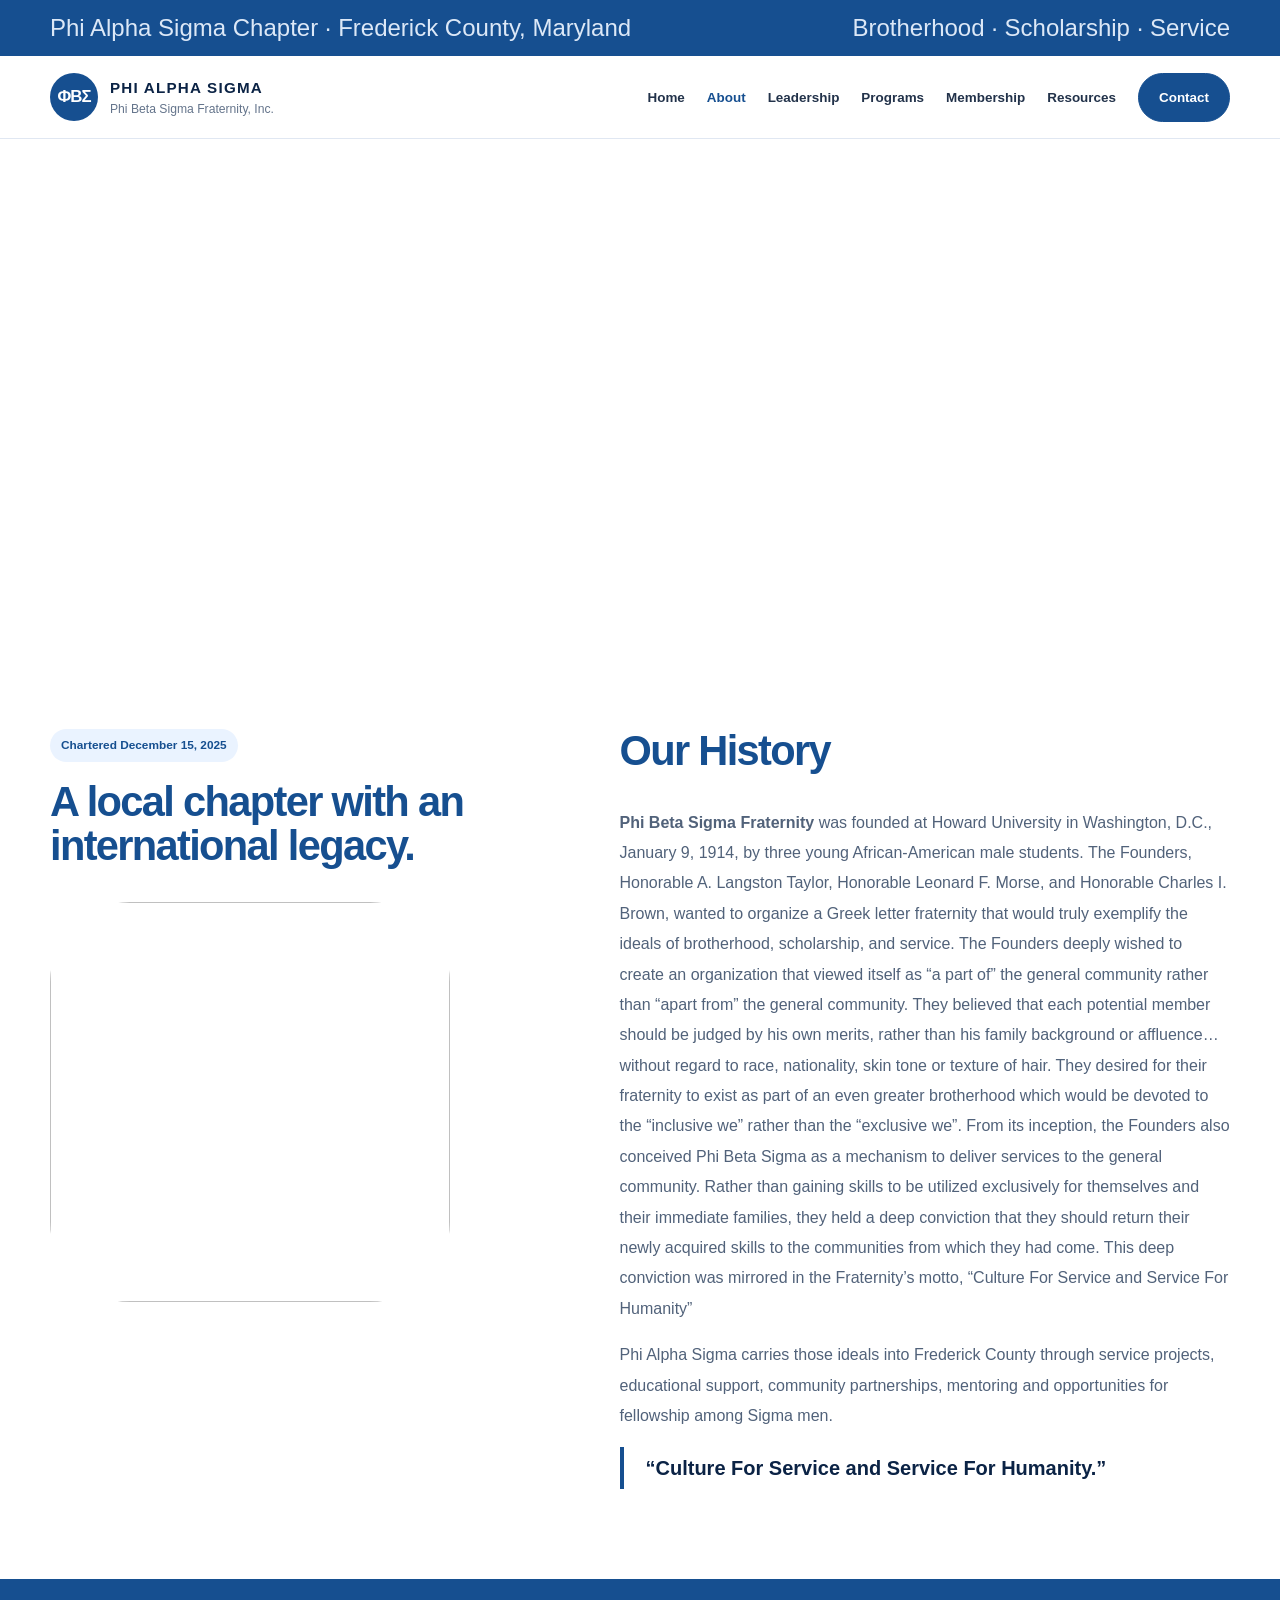
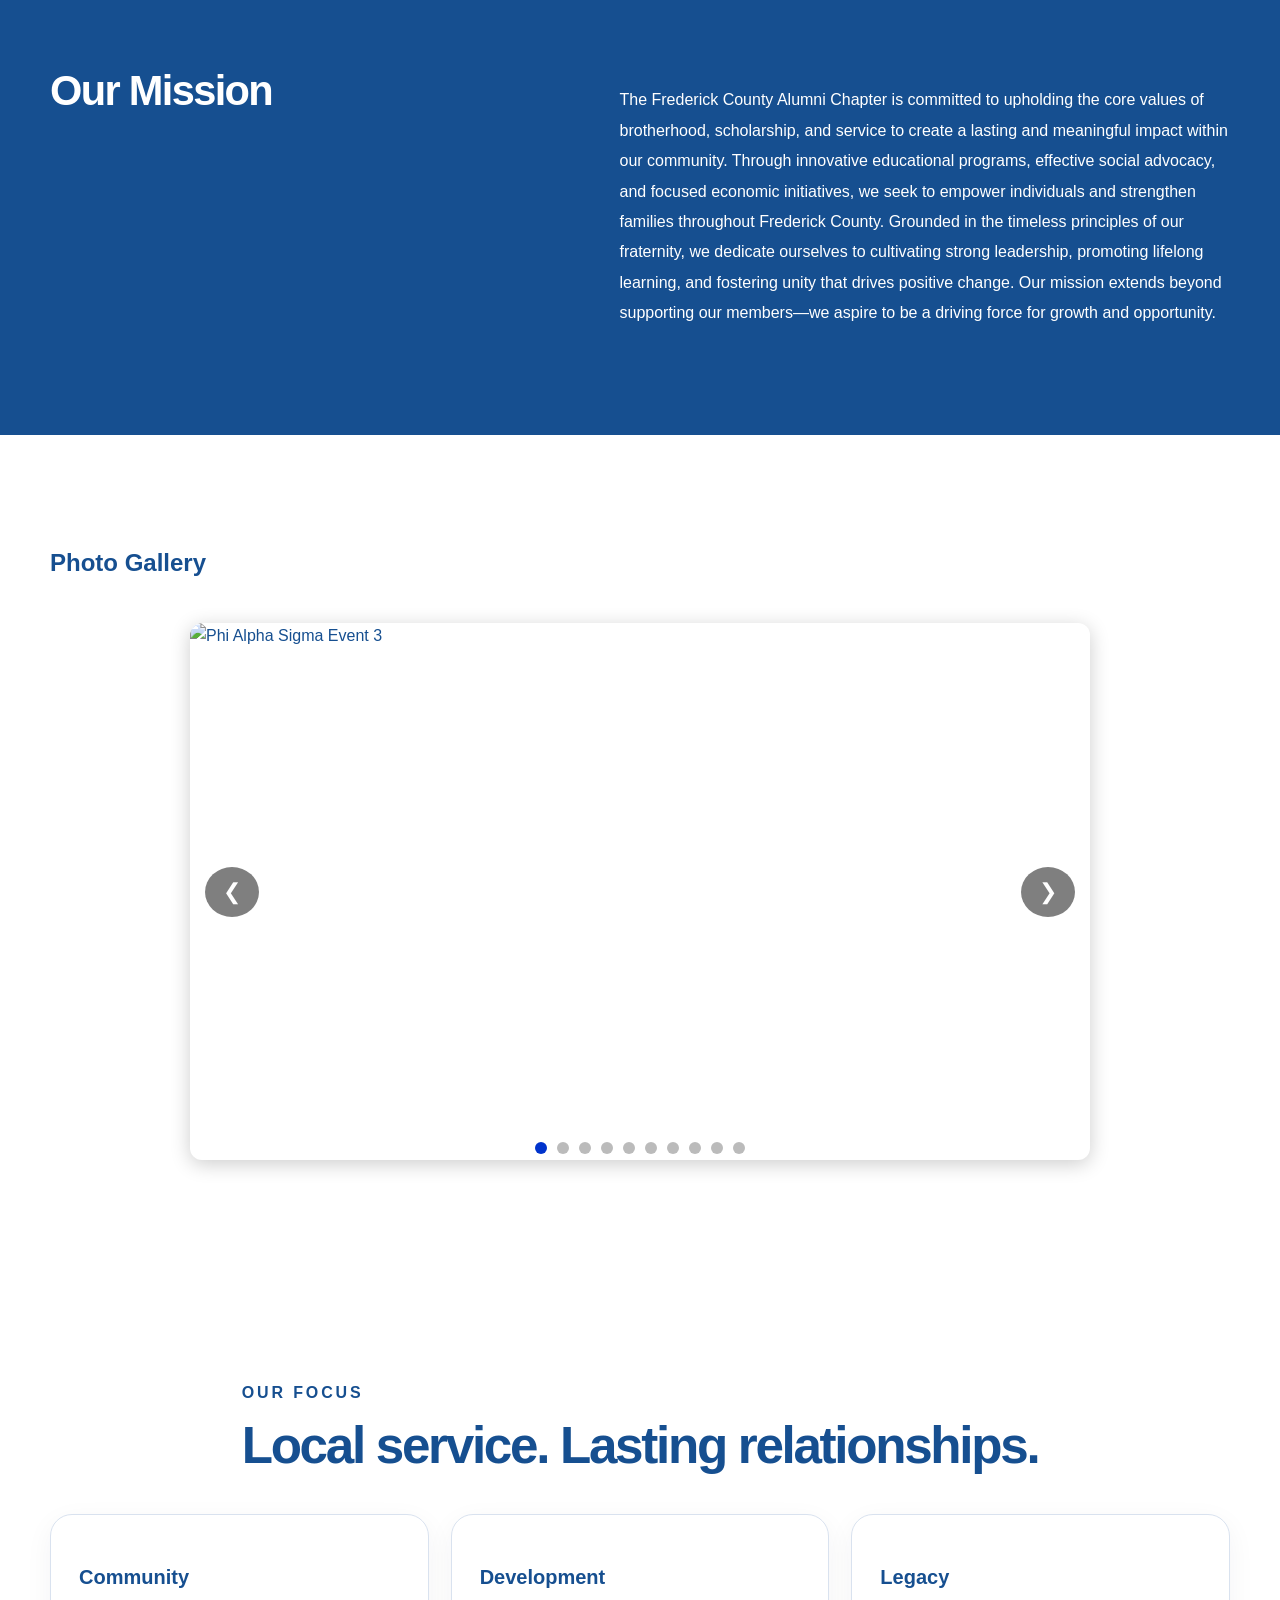
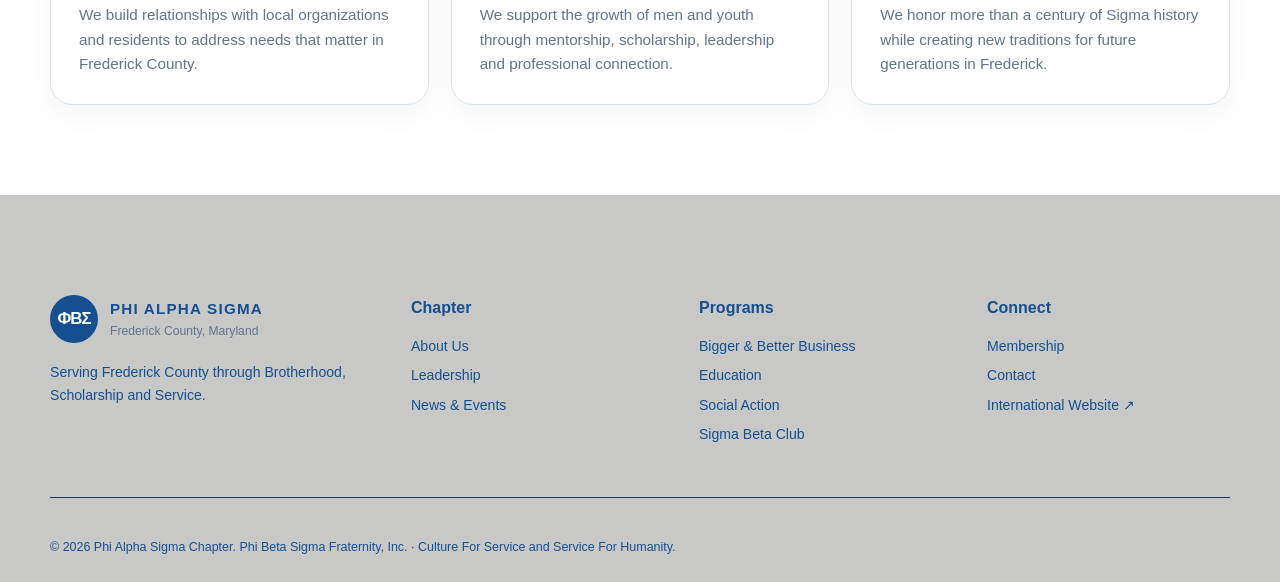
==== about.html @ dd42cbdb "Add files via upload" ====
<!doctype html>
<html lang="en">
  <head>
    <meta charset="utf-8" />
    <meta name="viewport" content="width=device-width,initial-scale=1" />
    <title>About | Phi Alpha Sigma Chapter</title>
    <meta
      name="description"
      content="Phi Alpha Sigma Chapter of Phi Beta Sigma Fraternity, Inc. in Frederick County, Maryland."
    />
    <link rel="stylesheet" href="assets/styles.css" />
  </head>
  <body>
    <div class="topbar">
      <div class="container">
        <span>Phi Alpha Sigma Chapter · Frederick County, Maryland</span
        ><span>Brotherhood · Scholarship · Service</span>
      </div>
    </div>
    <header class="site-header">
      <div class="container nav-wrap">
        <a class="brand" href="index.html"
          ><div class="brand-mark">ΦΒΣ</div>
          <div class="brand-text">
            <strong>Phi Alpha Sigma</strong
            ><span>Phi Beta Sigma Fraternity, Inc.</span>
          </div></a
        ><button class="menu-toggle" aria-label="Open menu">☰</button>
        <nav class="nav" aria-label="Primary navigation">
          <a href="index.html">Home</a><a href="about.html">About</a
          ><a href="leadership.html">Leadership</a
          ><a href="programs.html">Programs</a
          ><a href="membership.html">Membership</a
          ><!--<a href="news-events.html">News & Events</a
          >--><a href="resources.html">Resources</a
          ><a class="button" href="contact.html">Contact</a>
        </nav>
      </div>
    </header>
    <main>
      <section class="page-hero-main" >
        <div class="container">
          <!--<span class="eyebrow">About</span>
          <h1>Built to serve Frederick County.</h1>
          <p>
            Phi Alpha Sigma is an alumni chapter of Phi Beta Sigma Fraternity,
            Inc., bringing the Fraternity's legacy of Brotherhood, Scholarship
            and Service to Frederick County, Maryland.
          </p>-->
        </div>
      </section>
      <section class="section">
        <div class="container content-grid">
          <div>
            <span class="badge">Chartered December 15, 2025</span>
            <h2 style="margin-top: 18px">
              A local chapter with an international legacy.
            </h2>
            <img class="mainshield" src="/drive-download-20260820T144930Z-1-001/images/mainshield.jpg"/>
          </div>
          <div class="history">
            <h2>Our History</h2>
            <p>
             <strong>Phi Beta Sigma Fraternity</strong> was founded at Howard University in Washington, 
              D.C., January 9, 1914, by three young African-American male students. The 
              Founders, Honorable A. Langston Taylor, Honorable Leonard F. Morse, and 
              Honorable Charles I. Brown, wanted to organize a Greek letter fraternity that would 
              truly exemplify the ideals of brotherhood, scholarship, and service.
              The Founders deeply wished to create an organization that viewed itself as “a part 
              of” the general community rather than “apart from” the general community. They 
              believed that each potential member should be judged by his own merits, rather 
              than his family background or affluence…without regard to race, nationality, skin 
              tone or texture of hair. They desired for their fraternity to exist as part of an even 
              greater brotherhood which would be devoted to the “inclusive we” rather than the 
              “exclusive we”.
              From its inception, the Founders also conceived Phi Beta Sigma as a mechanism to 
              deliver services to the general community. Rather than gaining skills to be utilized 
              exclusively for themselves and their immediate families, they held a deep conviction 
              that they should return their newly acquired skills to the communities from which 
              they had come. This deep conviction was mirrored in the Fraternity’s motto, “Culture 
              For Service and Service For Humanity”
            </p>
            <p>
              Phi Alpha Sigma carries those ideals into Frederick County through
              service projects, educational support, community partnerships,
              mentoring and opportunities for fellowship among Sigma men.
            </p>
            <div class="quote">
              “Culture For Service and Service For Humanity.”
            </div>
          </div>
        </div>
      </section>
         <section class="section dark" >
        <div class="container content-grid">
          <div class="mission">
            <h2>Our Mission</h2>
          </div>
            <p style="line-height: 1.9; font-size: 100%; color: var(--fff)">
            The Frederick County Alumni Chapter is committed to upholding the core values of brotherhood,
            scholarship, and service to create a lasting and meaningful impact within our community. Through
            innovative educational programs, effective social advocacy, and focused economic initiatives, we seek
            to empower individuals and strengthen families throughout Frederick County. Grounded in the timeless
            principles of our fraternity, we dedicate ourselves to cultivating strong leadership, promoting lifelong
            learning, and fostering unity that drives positive change. Our mission extends beyond supporting our
            members—we aspire to be a driving force for growth and opportunity.
            </p> 
          </div>
      </section>
      <section class="photo section">
        <div class="container">
          <h1> Photo Gallery</h1>
            <div class="carousel-container">
    <div class="carousel-track">
      <div class="carousel-slide">
            <img src="/drive-download-20260820T144930Z-1-001/images/chartermembers.jpg" alt="Phi Alpha Sigma Event 3">
        </div>
        <div class="carousel-slide">
            <img src="/drive-download-20260820T144930Z-1-001/images/main_brothers_img.jpg" alt="Phi Alpha Sigma Event 3">
        </div>
        <div class="carousel-slide">
            <img src="/drive-download-20260820T144930Z-1-001/images/bronelson.jpg" alt="Phi Alpha Sigma Event 1">
        </div>
        <div class="carousel-slide">
            <img src="/drive-download-20260820T144930Z-1-001/images/brobrown.jpg" alt="Phi Alpha Sigma Event 2">
        </div>
        <div class="carousel-slide">
            <img src="/drive-download-20260820T144930Z-1-001/images/brochaplin.jpg" alt="Phi Alpha Sigma Event 3">
        </div>
        <div class="carousel-slide">
            <img src="/drive-download-20260820T144930Z-1-001/images/brobaughman.jpg" alt="Phi Alpha Sigma Event 3">
        </div>
        <div class="carousel-slide">
            <img src="/drive-download-20260820T144930Z-1-001/images/brodougwhite.jpg" alt="Phi Alpha Sigma Event 3">
        </div>
        <div class="carousel-slide">
            <img src="/drive-download-20260820T144930Z-1-001/images/brozane.jpg" alt="Phi Alpha Sigma Event 3">
        </div>
        <div class="carousel-slide">
            <img src="/drive-download-20260820T144930Z-1-001/images/groupimg2.jpg" alt="Phi Alpha Sigma Event 3">
        </div>
        <div class="carousel-slide">
            <img src="/drive-download-20260820T144930Z-1-001/images/sleepinheavenlypeaceimg2.jpg" alt="Phi Alpha Sigma Event 3">
        </div>
        <
        
    </div>
    

    <button class="carousel-btn prev">❮</button>
    <button class="carousel-btn next">❯</button>

    <div class="carousel-dots"></div>
</div>


      </section> 



      <section class="section soft">
        <div class="container">
          <div class="section-head">
            <div>
              <span class="eyebrow" style="color: var(--blue)">Our Focus</span>
              <h2>Local service. Lasting relationships.</h2>
            </div>
          </div>
          <div class="grid-3">
            <div class="card">
              <h3>Community</h3>
              <p>
                We build relationships with local organizations and residents to
                address needs that matter in Frederick County.
              </p>
            </div>
            <div class="card">
              <h3>Development</h3>
              <p>
                We support the growth of men and youth through mentorship,
                scholarship, leadership and professional connection.
              </p>
            </div>
            <div class="card">
              <h3>Legacy</h3>
              <p>
                We honor more than a century of Sigma history while creating new
                traditions for future generations in Frederick.
              </p>
            </div>
          </div>
        </div>
      </section>
    </main>
    <footer class="footer">
      <div class="container">
        <div class="footer-grid">
          <div>
            <div class="brand">
              <div class="brand-mark">ΦΒΣ</div>
              <div class="brand-text">
                <strong style="color: #164f90">Phi Alpha Sigma</strong
                ><span>Frederick County, Maryland</span>
              </div>
            </div>
            <p style="margin-top: 18px">
              Serving Frederick County through Brotherhood, Scholarship and
              Service.
            </p>
          </div>
          <div>
            <h4>Chapter</h4>
            <a href="about.html">About Us</a
            ><a href="leadership.html">Leadership</a
            ><a href="news-events.html">News & Events</a>
          </div>
          <div>
            <h4>Programs</h4>
            <a href="programs.html#bbb">Bigger & Better Business</a
            ><a href="programs.html#education">Education</a
            ><a href="programs.html#social-action">Social Action</a
            ><a href="programs.html#sigma-beta">Sigma Beta Club</a>
          </div>
          <div>
            <h4>Connect</h4>
            <a href="membership.html">Membership</a
            ><a href="contact.html">Contact</a
            ><a
              href="https://phibetasigma1914.org/"
              target="_blank"
              rel="noopener"
              >International Website ↗</a
            >
          </div>
        </div>
        <div class="footer-bottom">
          © 2026 Phi Alpha Sigma Chapter. Phi Beta Sigma Fraternity, Inc. ·
          Culture For Service and Service For Humanity.
        </div>
      </div>
    </footer>
    <script src="assets/script.js"></script>
   

  </body>
</html>
---- assets/styles.css ----
:root {
  --blue: #164f90;
  --deep: #164f90;
  --navy: #0b2345;
  --white: #fff;
  --mist: #fff;
  --line: #d9e2ef;
  --text: #164f90;
  --muted: #64748b;
  
  --max: 1180px;
  --shadow: 0 18px 50px rgba(9, 30, 66, 0.12);
}
* {
  box-sizing: border-box;
}
html {
  scroll-behavior: smooth;
}
body {
  margin: 0;
  font-family: Arial, Helvetica, sans-serif;
  color: var(--text);
  background: #fff;
  line-height: 1.6;
}

.cardmain img{
  margin:auto;
}
.mainshield{
  height:400px;
  width: 400px;
}

a {
  color: inherit;
  text-decoration: none;
}
img {
  max-width: 100%;
  display: block;
  border-radius: 80px;

}
.container {
  width: min(calc(100% - 40px), var(--max));
  margin: auto;
}
.topbar {
  background: var(--blue);
  color: #dce8f7;
  font-size: 1.50rem;
}
.topbar .container {
  display: flex;
  justify-content: space-between;
  gap: 20px;
  padding: 9px 0;
}
.site-header {
  position: sticky;
  top: 0;
  z-index: 20;
  background: rgba(255, 255, 255, 0.97);
  border-bottom: 1px solid rgba(217, 226, 239, 0.8);
  backdrop-filter: blur(12px);
}
.nav-wrap {
  min-height: 82px;
  display: flex;
  align-items: center;
  justify-content: space-between;
  gap: 28px;
}
.brand {
  display: flex;
  align-items: center;
  gap: 12px;
}
.brand-mark {
  width: 48px;
  height: 48px;
  border-radius: 50%;
  background: var(--blue);
  color: #fff;
  display: grid;
  place-items: center;
  font-weight: 800;
  font-size: 1.05rem;
  letter-spacing: -1px;
}
.brand-text strong {
  display: block;
  font-size: 0.95rem;
  letter-spacing: 0.08em;
  text-transform: uppercase;
  color: var(--navy);
}
.brand-text span {
  display: block;
  font-size: 0.76rem;
  color: var(--muted);
}
.nav {
  display: flex;
  align-items: center;
  gap: 22px;
}
.nav a {
  font-weight: 700;
  font-size: 0.84rem;
  color: #22324a;
}
.nav a:hover,
.nav a.active {
  color: var(--blue);
}
.nav .button {
  color: #fff;
}
.menu-toggle {
  display: none;
  border: 0;
  background: none;
  font-size: 1.5rem;
}
.shield{
  width:250px;
  height: 250px;
}
.button {
  display: inline-flex;
  align-items: center;
  justify-content: center;
  gap: 8px;
  padding: 13px 20px;
  border-radius: 999px;
  background: var(--blue);
  color: #fff;
  font-weight: 800;
  font-size: 0.88rem;
  border: 1px solid var(--blue);
  transition: 0.2s;
}
.button:hover {
  transform: translateY(-1px);
  box-shadow: 0 8px 20px rgba(0, 87, 184, 0.18);
}
.button.ghost {
  background: transparent;
  color: var(--blue);
}
.button.light {
  background: #fff;
  color: var(--navy);
  border-color: #fff;
}
.hero {
  position: relative;
  overflow: hidden;
  background: linear-gradient(120deg, var(--deep), var(--navy));
  color: #fff;
}
.hero:before,
.hero:after {
  content: "";
  position: absolute;
  border-radius: 50%;
  border: 1px solid rgba(255, 255, 255, 0.16);
}
.hero:before {
  width: 520px;
  height: 520px;
  right: -110px;
  top: -150px;
}
.hero:after {
  width: 320px;
  height: 320px;
  right: 80px;
  bottom: -190px;
}
.hero-grid {
  min-height: 610px;
  display: grid;
  /*grid-template-columns: 1.15fr 0.85fr;*/
  grid-template-columns: 1.15fr 0.85fr auto; 
  align-items: center;
  gap: 80px;
  position: relative;
  z-index: 1;
}
.eyebrow {
  display: inline-block;
  color: #88bfff;
  text-transform: uppercase;
  letter-spacing: 0.18em;
  font-size: 1.0rem;
  font-weight: 900;
  margin-bottom: 14px;
}
.page-hero-main{
  height: 500px;
  background-image: url(/drive-download-20260820T144930Z-1-001/images/main_brothers_img.jpg);
  background-repeat: no-repeat;
  background-size: cover;       
}




.hero h1,
.page-hero h1 {
  font-size: clamp(2.7rem, 6vw, 5.6rem);
  line-height: 0.94;
  letter-spacing: -0.055em;
  margin: 0 0 24px;
}
.hero p {
  max-width: 650px;
  color: #d5e0ee;
  font-size: 1.08rem;
  margin: 0 0 30px;
}
.hero-actions {
  display: flex;
  gap: 12px;
  flex-wrap: wrap;
}
.hero-card {
  background: rgba(255, 255, 255, 0.08);
  border: 1px solid rgba(255, 255, 255, 0.18);
  border-radius: 28px;
  padding: 34px;
  box-shadow: 0 30px 80px rgba(0, 0, 0, 0.18);
}
.hero-card .greek {
  font-size: 4.2rem;
  font-weight: 900;
  letter-spacing: -0.08em;
  margin-bottom: 14px;
}
.hero-card h3 {
  font-size: 1.4rem;
  margin: 0 0 8px;
}
.hero-card p {
  font-size: 0.93rem;
  margin: 0;
  color: #c9d8ea;
}
.section {
  padding: 90px 0;
}
.section.soft {
  background: var(--mist);
}
.section.dark {
  background: var(--deep);
  color: #fff;
}
.section-head {
  display: flex;
  justify-content: space-evenly;
  gap: 30px;
  align-items: end;
  margin-bottom: 42px;
}
.section-head1 {
  display: grid;
 grid-template-columns: repeat(1, 1fr);
  gap: 10px;
  
}

.section-head h2 {
  font-size: clamp(2rem, 4vw, 3.5rem);
  letter-spacing: -0.045em;
  line-height: 1.02;
  margin: 0;
}
.section-head p {
  max-width: 570px;
  color: var(--muted);
  margin: 0;
}
.dark .section-head p {
  color: #bdcbe0;
}
.history p{
  font-size: 16px;
  line-height: 1.9;
}

.grid-3 {
  display: grid;
  grid-template-columns: repeat(3, 1fr);
  gap: 22px;
  
}
.grid-4 {
  display: grid;
  grid-template-columns: repeat(4, 1fr);
  gap: 18px;
}

.test1{
  display: grid;
  grid-template-columns: repeat(2, 1fr);
  gap: 30px;
  border: 1px solid var(--line);
  border-radius: 22px;
  padding: 15px;
  box-shadow: 0 8px 28px rgba(9, 30, 66, 0.05);
  

}
.cardmain h3{
  padding-top: 15px;
}





.card {
  
  border: 1px solid var(--line);
  border-radius: 22px;
  padding: 28px;
  box-shadow: 0 8px 28px rgba(9, 30, 66, 0.05);
}
.card_1{
  background-image: url('/drive-download-20260820T144930Z-1-001/images/brotherhood.jpg');
  background-size: cover;
  background-position: center;
  background-repeat: no-repeat;
  border: 1px solid var(--line);
  border-radius: 22px;
  padding: 28px;
  box-shadow: 0 8px 28px rgba(9, 30, 66, 0.05);
  color: var(--white);
}
.card_1 h3{
  margin: 8px 0 10px;
  font-size: 1.25rem;
 
}
.card_2{
  background-image:  url('/drive-download-20260820T144930Z-1-001/images/scholarshipimg.jpg'); 
 
  background-size: cover;
  background-position: center;
  background-repeat: no-repeat;
  border: 1px solid var(--line);
  border-radius: 22px;
  padding: 28px;
  box-shadow: 0 8px 28px rgba(9, 30, 66, 0.05);
  color: var(--white);
}
.card_2 h3{
  margin: 8px 0 10px;
  font-size: 1.25rem;
  
}
.card_3{
  background-image: url('/drive-download-20260820T144930Z-1-001/images/sleepinheavenlypeaceimg2.jpg');
  background-size: cover;
  background-position: center;
  background-repeat: no-repeat;
  border: 1px solid var(--line);
  border-radius: 22px;
  padding: 28px;
  box-shadow: 0 8px 28px rgba(9, 30, 66, 0.05);
  color: var(--white);
}
.card_3 h3{
  margin: 8px 0 10px;
  font-size: 1.25rem;
  
}
.card .num {
  font-size: 0.72rem;
  font-weight: 900;
  color: var(--blue);
  letter-spacing: 0.15em;
}
.card h3 {
  margin: 8px 0 10px;
  font-size: 1.25rem;
  padding-top: 10px;
}
.card p {
  margin: 0;
  color: var(--muted);
  font-size: 0.95rem;

}
.dark .card {
  background: #10294f;
  border-color: #24446d;
  color: #fff;
}
.dark .card p {
  color: #bfcee0;
}
.stats {
  display: grid;
  grid-template-columns: repeat(4, 1fr);
  gap: 1px;
  background: var(--line);
  border: 1px solid var(--line);
  border-radius: 24px;
  overflow: hidden;
}
.stat {
  background: #fff;
  padding: 30px;
  text-align: center;
}
.stat strong {
  display: block;
  font-size: 2.1rem;
  color: var(--blue);
  letter-spacing: -0.04em;
}
.stat span {
  font-size: 0.85rem;
  color: var(--muted);
}
.page-hero {
  background: linear-gradient(115deg, var(--deep), #0d376a);
  color: #fff;
  padding: 96px 0 78px;
}





.page-hero h1 {
  font-size: clamp(2.8rem, 5vw, 4.8rem);
}
.page-hero p {
  max-width: 680px;
  color: #cfdaea;
  font-size: 1.05rem;
}
.content-grid {
  display: grid;
  grid-template-columns: 0.9fr 1.1fr;
  gap: 70px;
  align-items: start;
}
.content-grid h2 {
  font-size: 2.6rem;
  line-height: 1.05;
  letter-spacing: -0.04em;
  margin-top: 0;
}
.content-grid p {
  color: #51627a;
}
.quote {
  border-left: 4px solid var(--blue);
  padding: 5px 0 5px 22px;
  font-size: 1.25rem;
  color: var(--navy);
  font-weight: 700;
}
.list-clean {
  list-style: none;
  padding: 0;
  margin: 0;
}
.list-clean li {
  padding: 13px 0;
  border-bottom: 1px solid var(--line);
}
.resource-link {
  display: flex;
  justify-content: space-between;
  gap: 20px;
  align-items: center;
  padding: 18px 0;
  border-bottom: 1px solid var(--line);
  font-weight: 700;
}
.resource-link span {
  color: var(--blue);
}
.notice {
  background: #eaf3ff;
  border: 1px solid #cde2fb;
  border-radius: 18px;
  padding: 20px;
  color: #19385c;
}
.contact-grid {
  display: grid;
  grid-template-columns: 0.8fr 1.2fr;
  gap: 60px;
}
.contact-box {
  background: var(--mist);
  padding: 30px;
  border-radius: 22px;
}
.form-grid {
  display: grid;
  grid-template-columns: 1fr 1fr;
  gap: 16px;
}
.form-grid .full {
  grid-column: 1/-1;
}
label {
  display: block;
  font-size: 0.8rem;
  font-weight: 800;
  margin-bottom: 6px;
}
input,
textarea,
select {
  width: 100%;
  padding: 14px 15px;
  border-radius: 12px;
  border: 1px solid var(--line);
  font: inherit;
}
textarea {
  min-height: 150px;
  resize: vertical;
}
.footer {
  background: #c8c9c7;
  color: #c8c9c7;
  padding: 100px 0 24px;
}
.footer-grid {
  display: grid;
  grid-template-columns: 1.3fr repeat(3, 1fr);
  gap: 45px;
}
.footer h4 {
  color: #164f90;
  margin: 0 0 14px;
}
.footer p,
.footer a {
  font-size: 0.88rem;
  color: #164f90;
}
.footer a {
  display: block;
  margin: 7px 0;
}
.footer-bottom {
  border-top: 1px solid #203754;
  margin-top: 44px;
  padding-top: 40px;
  font-size: 0.78rem;
  color: #164f90;
}
.badge {
  display: inline-block;
  background: #eaf3ff;
  color: var(--blue);
  border-radius: 999px;
  padding: 7px 11px;
  font-weight: 800;
  font-size: 0.74rem;
}
.event {
  display: grid;
  grid-template-columns: 85px 1fr;
  gap: 20px;
  align-items: start;
}
.event-date {
  background: var(--navy);
  color: #fff;
  border-radius: 16px;
  padding: 15px;
  text-align: center;
}
.event-date strong {
  display: block;
  font-size: 1.6rem;
  line-height: 1;
}
.event-date span {
  font-size: 0.72rem;
  text-transform: uppercase;
  letter-spacing: 0.1em;
}
.placeholder {
  /*border: 1px dashed #aebdd0;*/
  background: #f8fafc;
  color: #708198;
  border-radius: 18px;
  padding: 22px;
  text-align: center;
  
}

.small {
  font-size: 0.85rem;
  color: var(--muted);
 
}


@media (max-width: 960px) {
  .menu-toggle {
    display: block;
  }
  .nav {
    display: none;
    position: absolute;
    left: 0;
    right: 0;
    top: 82px;
    background: #fff;
    border-bottom: 1px solid var(--line);
    padding: 20px;
    flex-direction: column;
    align-items: flex-start;
  }
  .nav.open {
    display: flex;
  }
  .hero-grid,
  .content-grid,
  .contact-grid {
    grid-template-columns: 1fr;
  }
  .hero-grid {
    padding: 80px 0;
    min-height: auto;
  }
  .hero-card {
    max-width: 540px;
  }
  .grid-4 {
    grid-template-columns: 1fr 1fr;
  }
  .grid-3 {
    grid-template-columns: 1fr;
  }
  .stats {
    grid-template-columns: 1fr 1fr;
  }
  .footer-grid {
    grid-template-columns: 1fr 1fr;
  }
  .topbar .container {
    flex-direction: column;
    gap: 2px;
  }
  .section-head {
    display: block;
  }
  .section-head p {
    margin-top: 14px;
  }
 
}

@media (max-width: 600px) {
  .container {
    width: min(calc(100% - 28px), var(--max));
  }
  .brand-text span {
    display: none;
  }
  .grid-4,
  .stats,
  .footer-grid,
  .form-grid {
    grid-template-columns: 1fr;
  }
  .form-grid .full {
    grid-column: auto;
  }
  .hero h1 {
    font-size: 3rem;
  }
  .section {
    padding: 65px 0;
  }
  .page-hero {
    padding: 72px 0 58px;
  }
  .nav-wrap {
    min-height: 72px;
  }
  .nav {
    top: 72px;
  }
  .cardmain{
    display: none;
  }
  .test1{
    display: block;
  }
  .carousel-container {
    position: relative;
    width: 80%;
    max-width: 900px;
    margin: 40px auto;
    overflow: hidden;
    border-radius: 12px;
    box-shadow: 0 4px 20px rgba(0,0,0,0.2);
    display: none;
}

.container h1{
  display: none;
}

}

.carousel-container {
    position: relative;
    width: 80%;
    max-width: 900px;
    margin: 40px auto;
    overflow: hidden;
    border-radius: 12px;
    box-shadow: 0 4px 20px rgba(0,0,0,0.2);
}

.carousel-track {
    display: flex;
    transition: transform 0.5s ease-in-out;
}

.carousel-slide {
    min-width: 100%;
}

.carousel-slide img {
    width: 100%;
    display: block;
    border-radius: 12px;
    height: 500px;
}

.carousel-btn {
    position: absolute;
    top: 50%;
    transform: translateY(-50%);
    background: rgba(0,0,0,0.5);
    color: white;
    border: none;
    padding: 12px 18px;
    cursor: pointer;
    border-radius: 50%;
    font-size: 22px;
    z-index: 10;
}

.carousel-btn:hover {
    background: rgba(0,0,0,0.7);
}

.prev {
    left: 15px;
}

.next {
    right: 15px;
}

.carousel-dots {
    text-align: center;
    margin-top: 12px;
}

.carousel-dots button {
    width: 12px;
    height: 12px;
    margin: 5px;
    border-radius: 50%;
    border: none;
    background: #bbb;
    cursor: pointer;
}

.carousel-dots .active {
    background: #0033cc; /* Sigma Royal Blue */
}
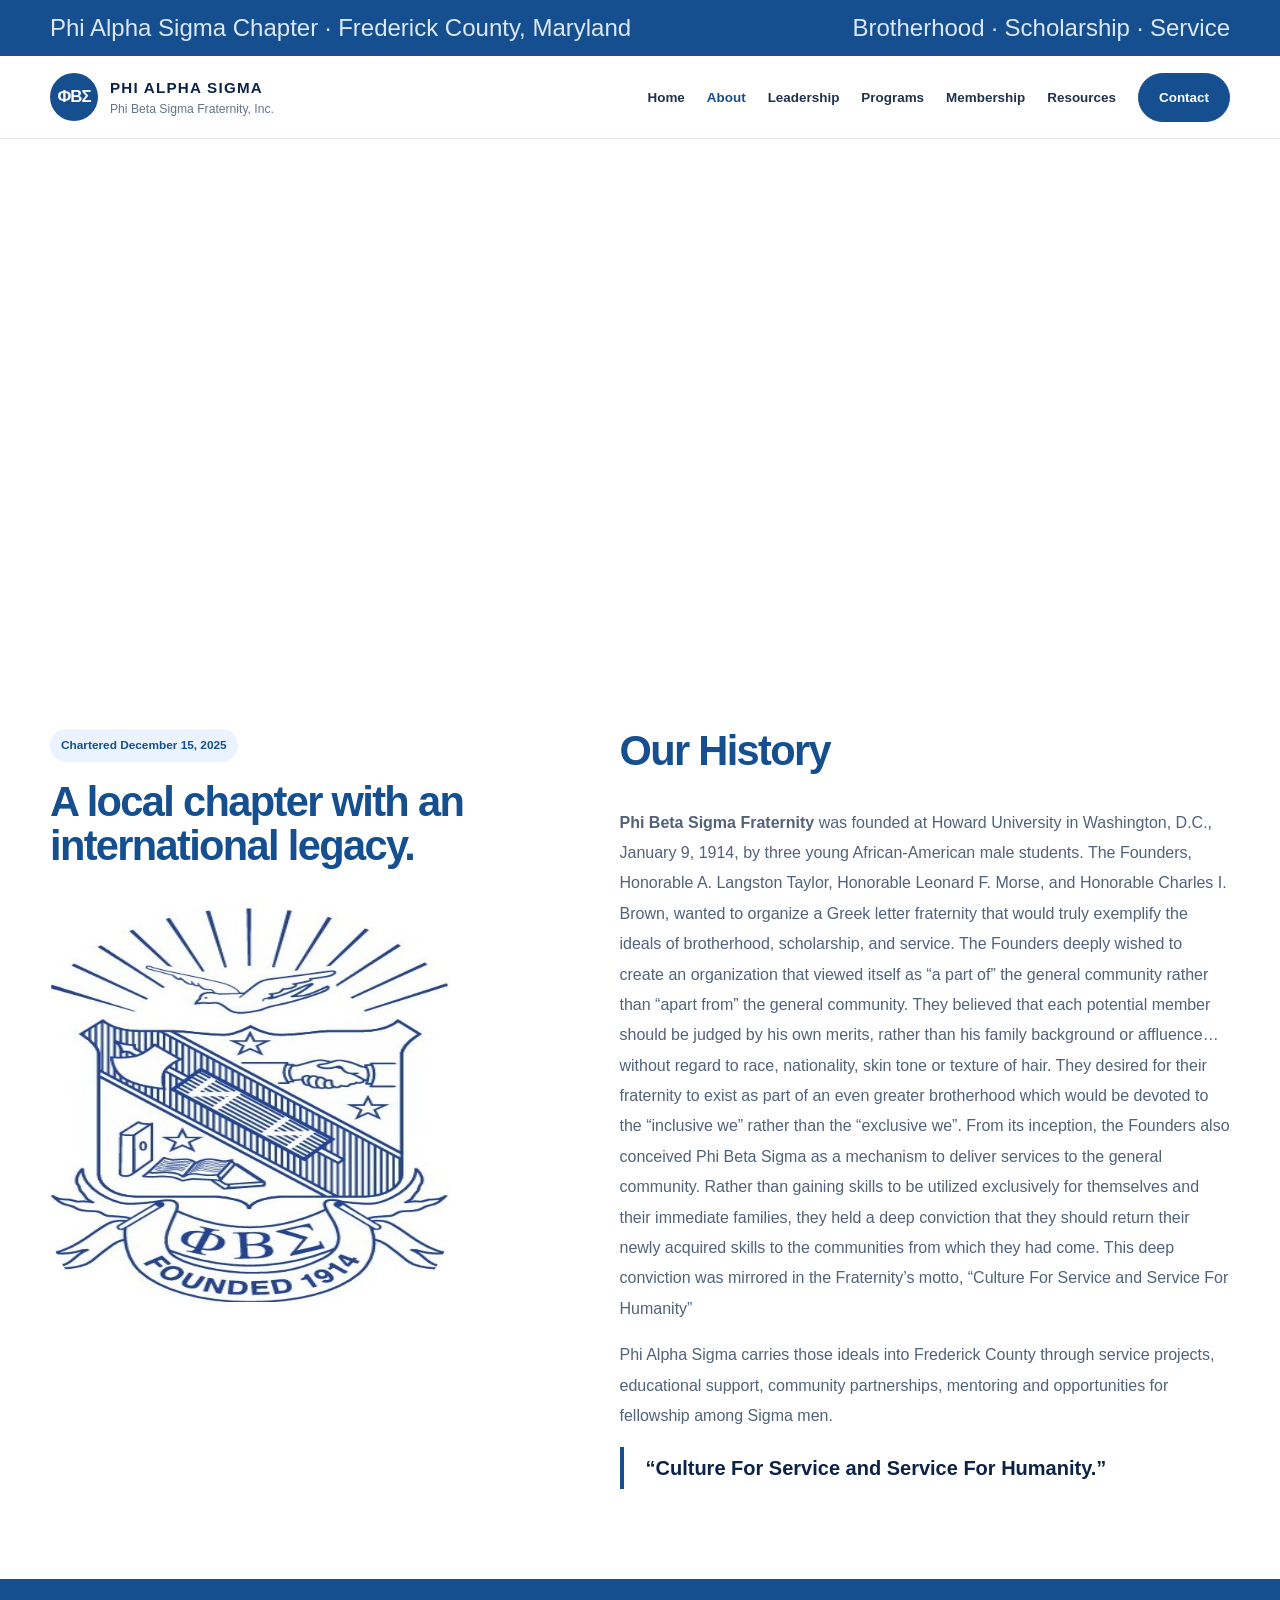
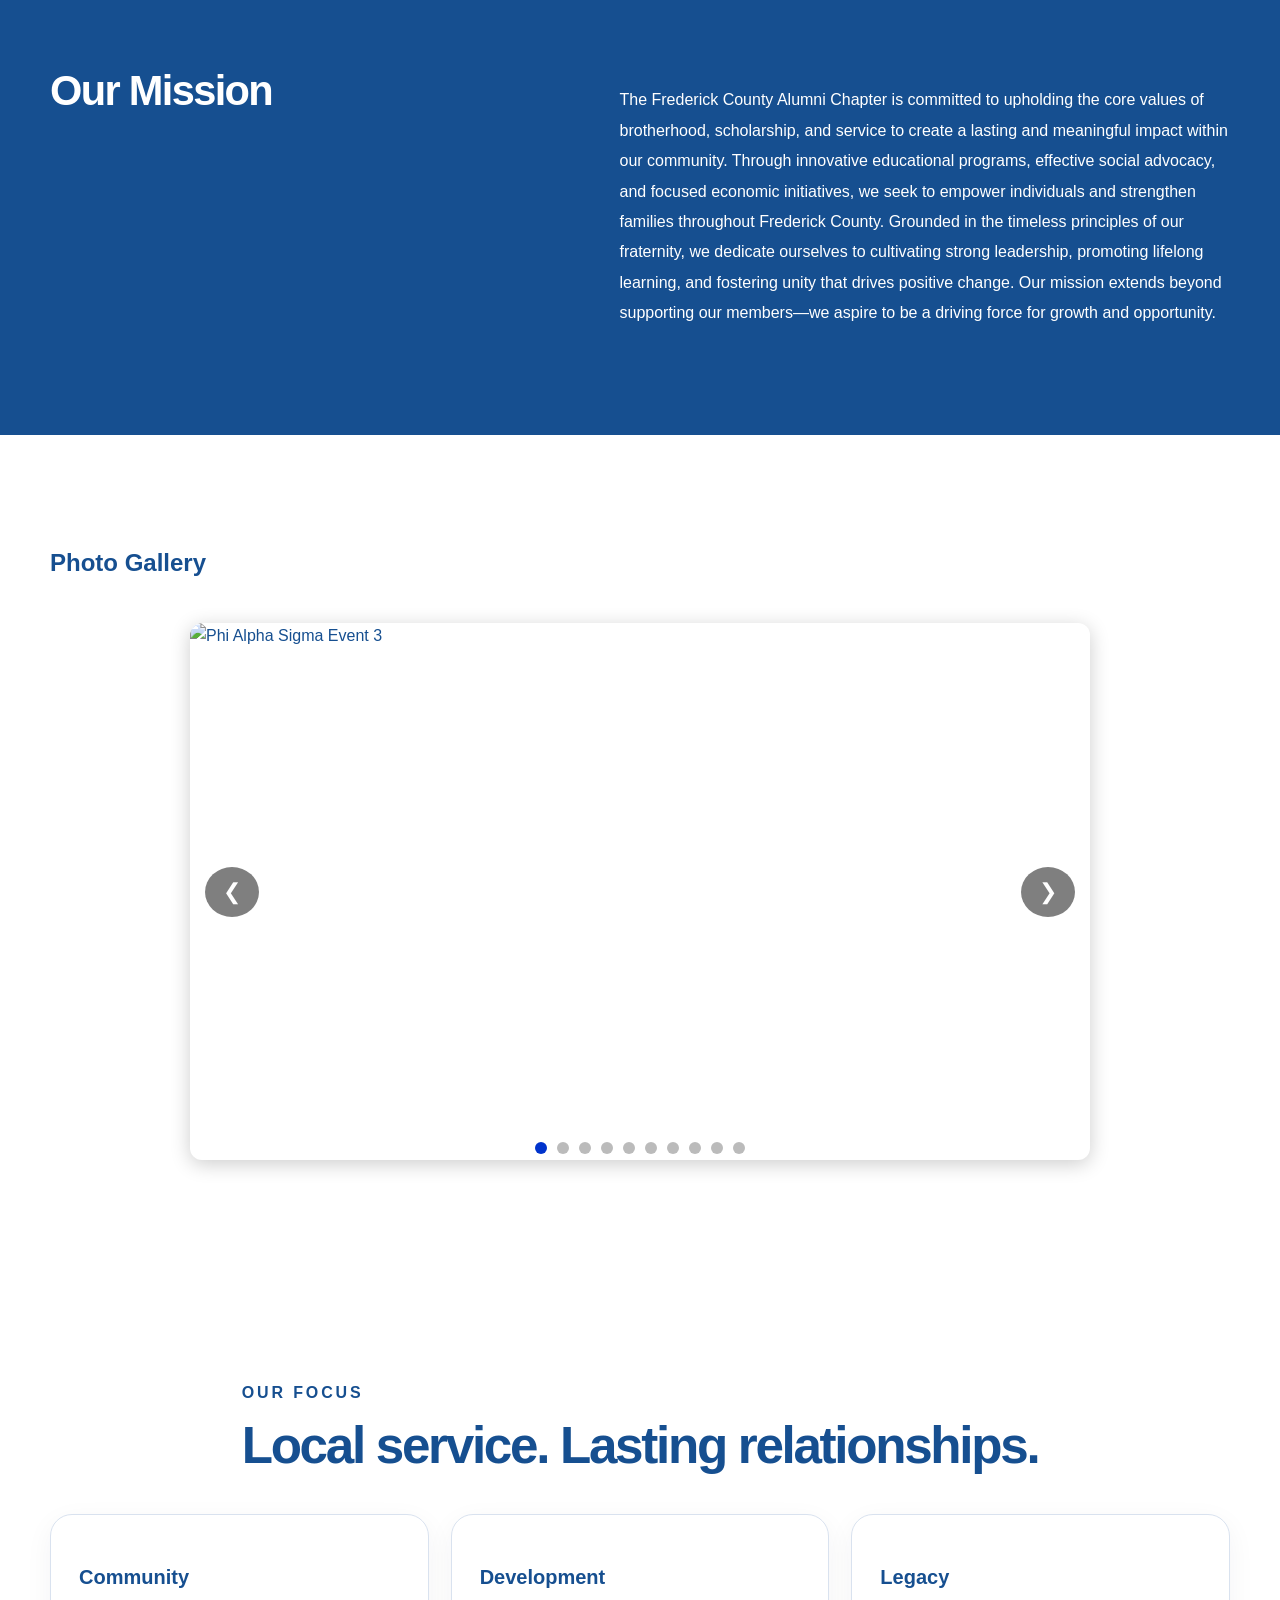
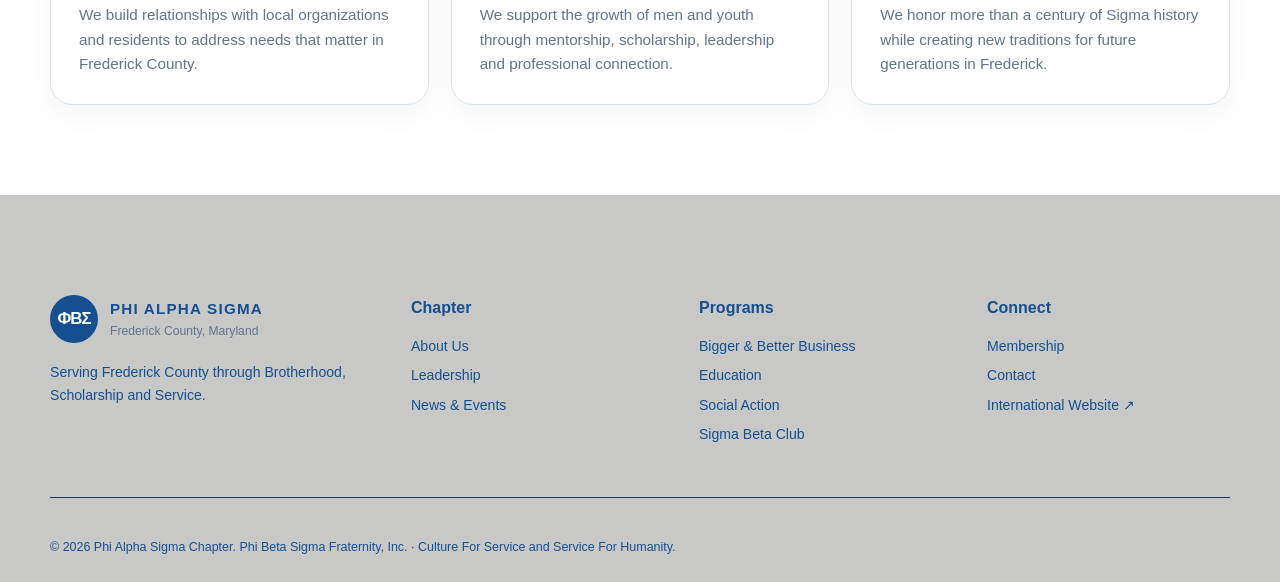
==== commit 726856a7: "Update about.html" ====
--- a/about.html
+++ b/about.html
@@ -56,7 +56,7 @@
             <h2 style="margin-top: 18px">
               A local chapter with an international legacy.
             </h2>
-            <img class="mainshield" src="/drive-download-20260820T144930Z-1-001/images/mainshield.jpg"/>
+            <img class="mainshield" src="/images/mainshield.jpg"/>
           </div>
           <div class="history">
             <h2>Our History</h2>
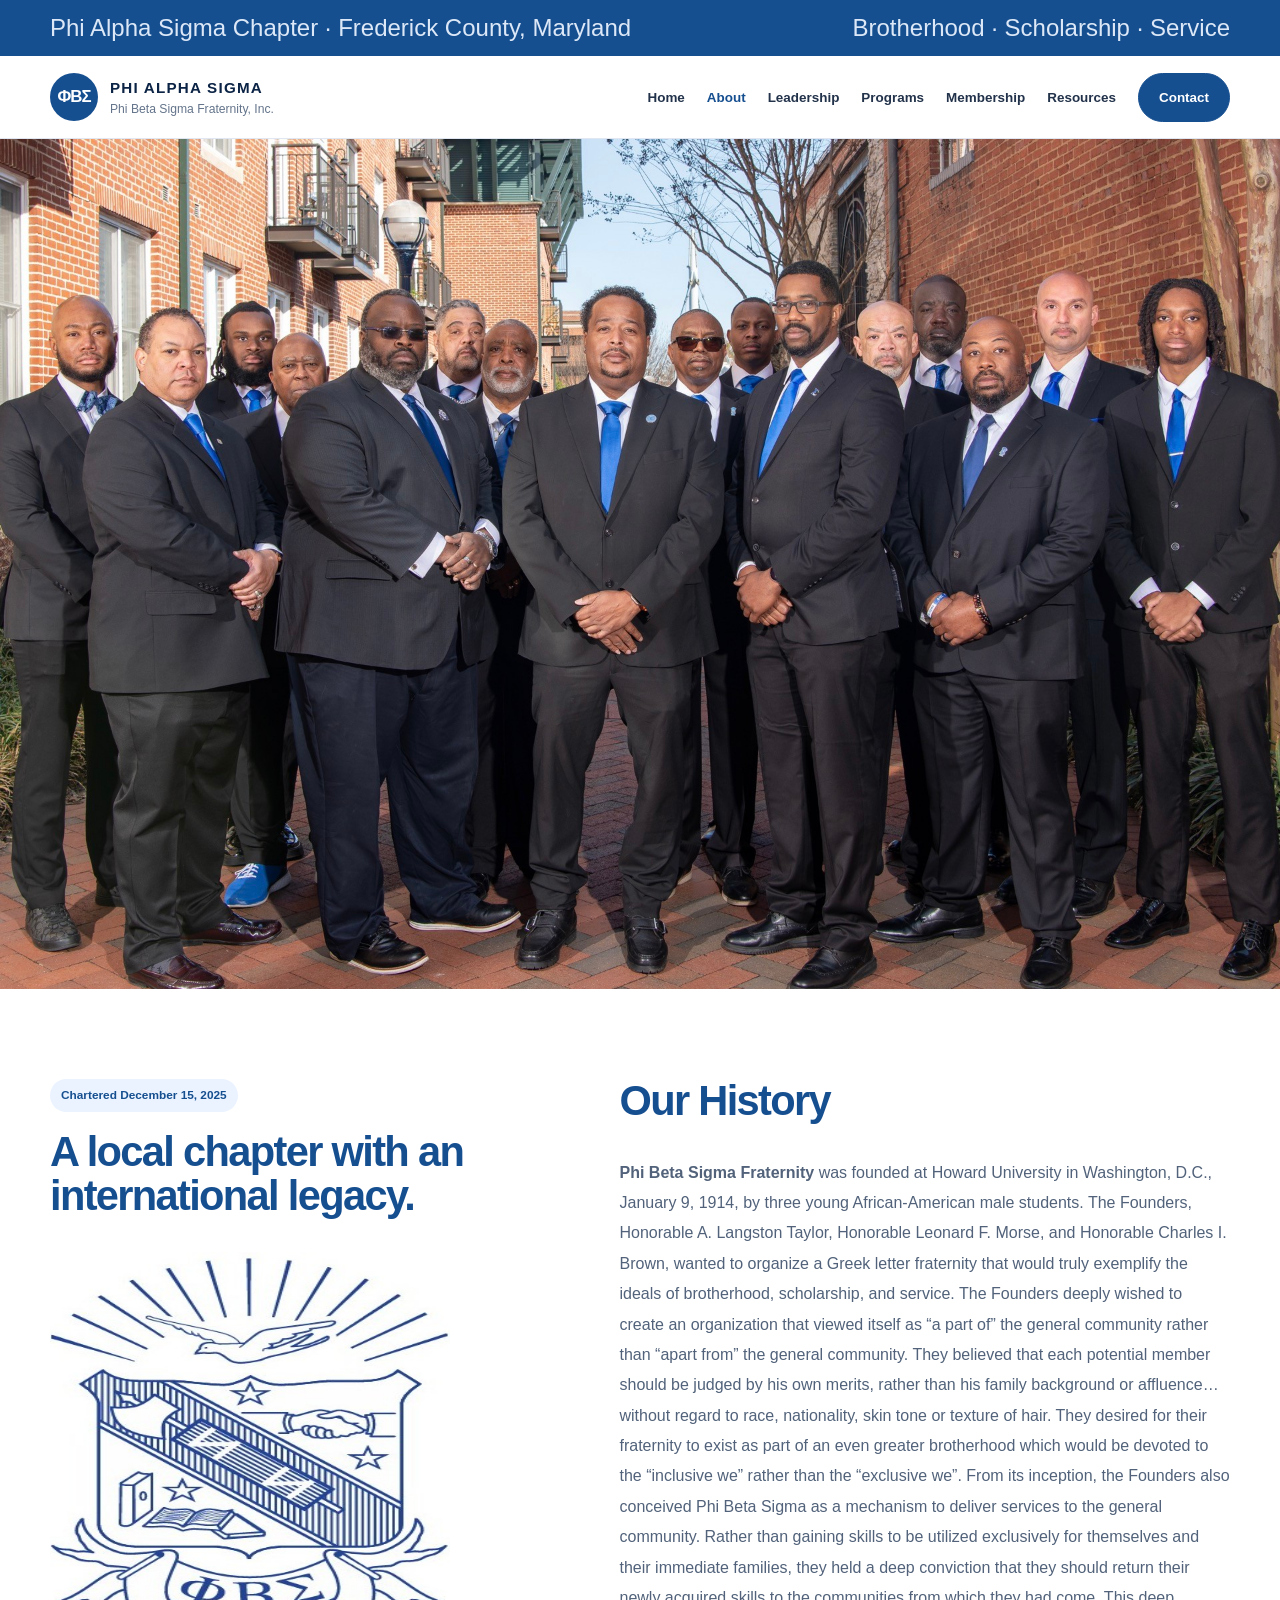
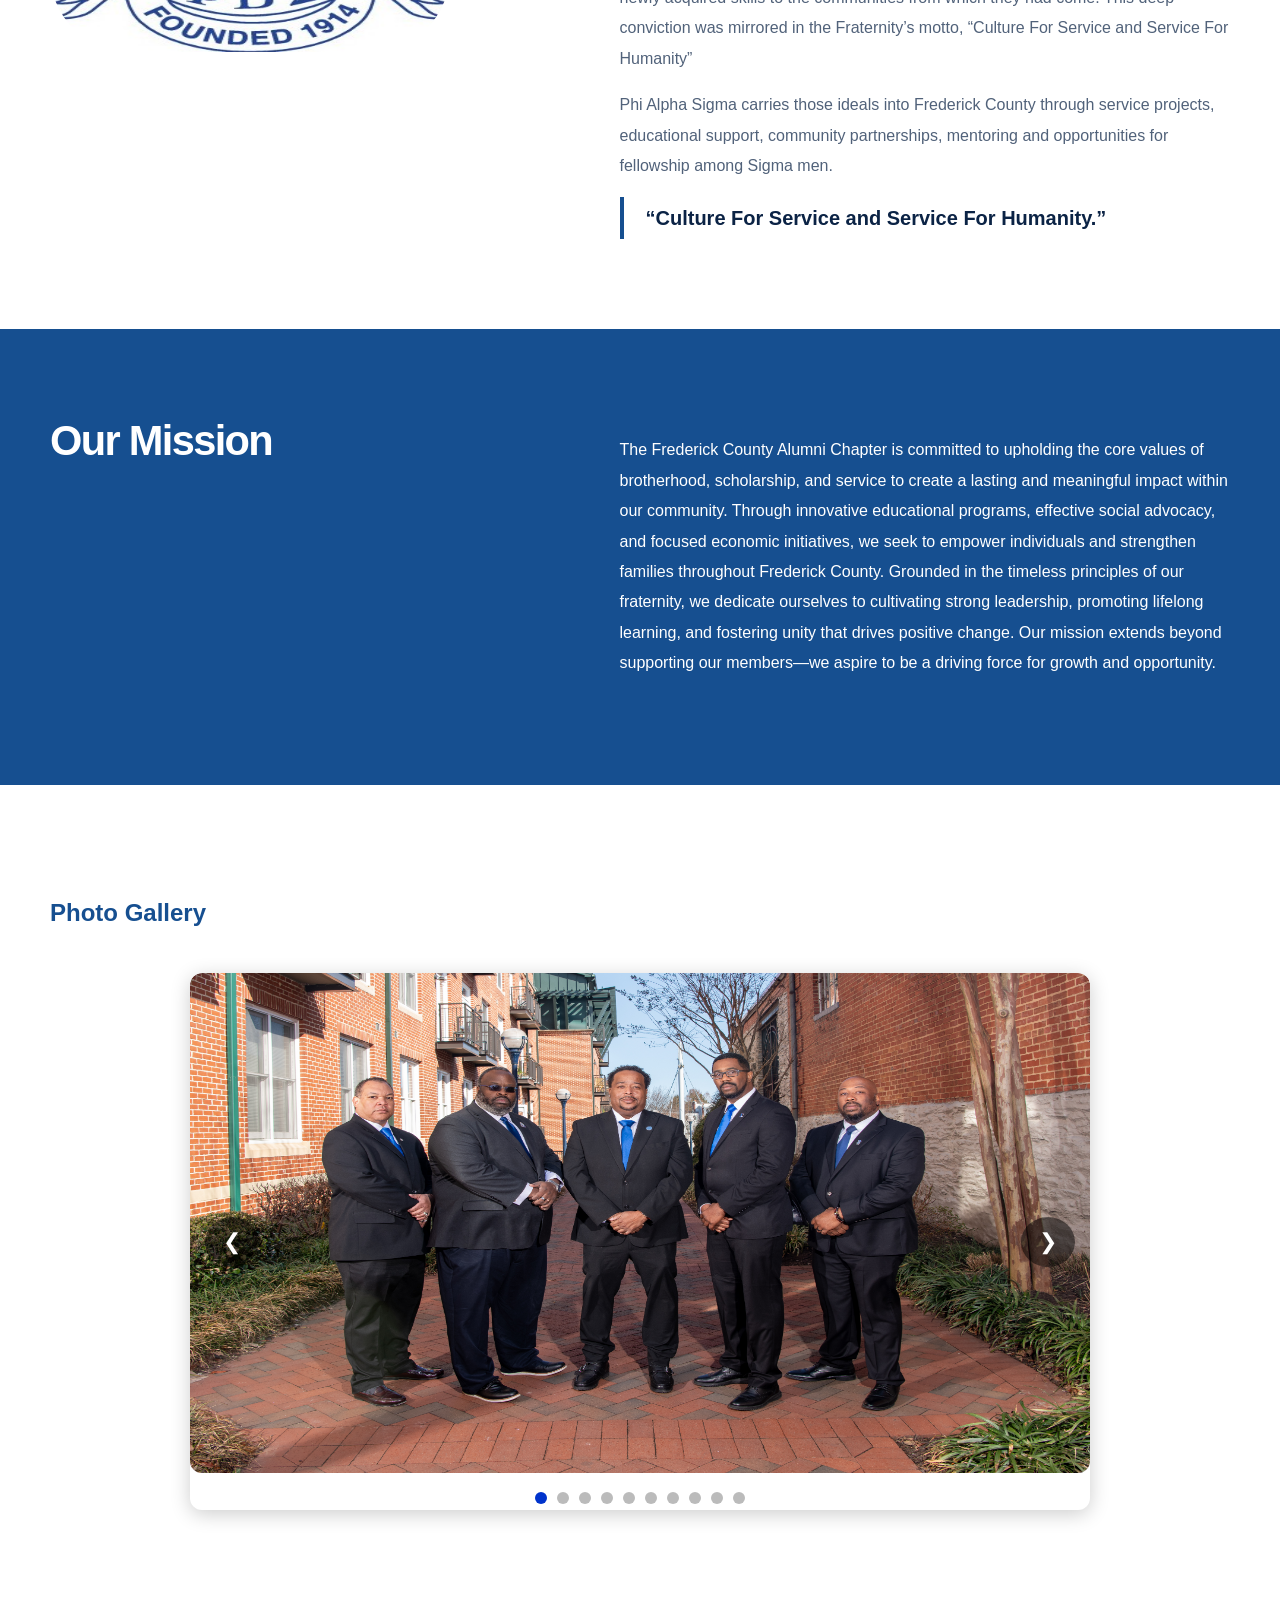
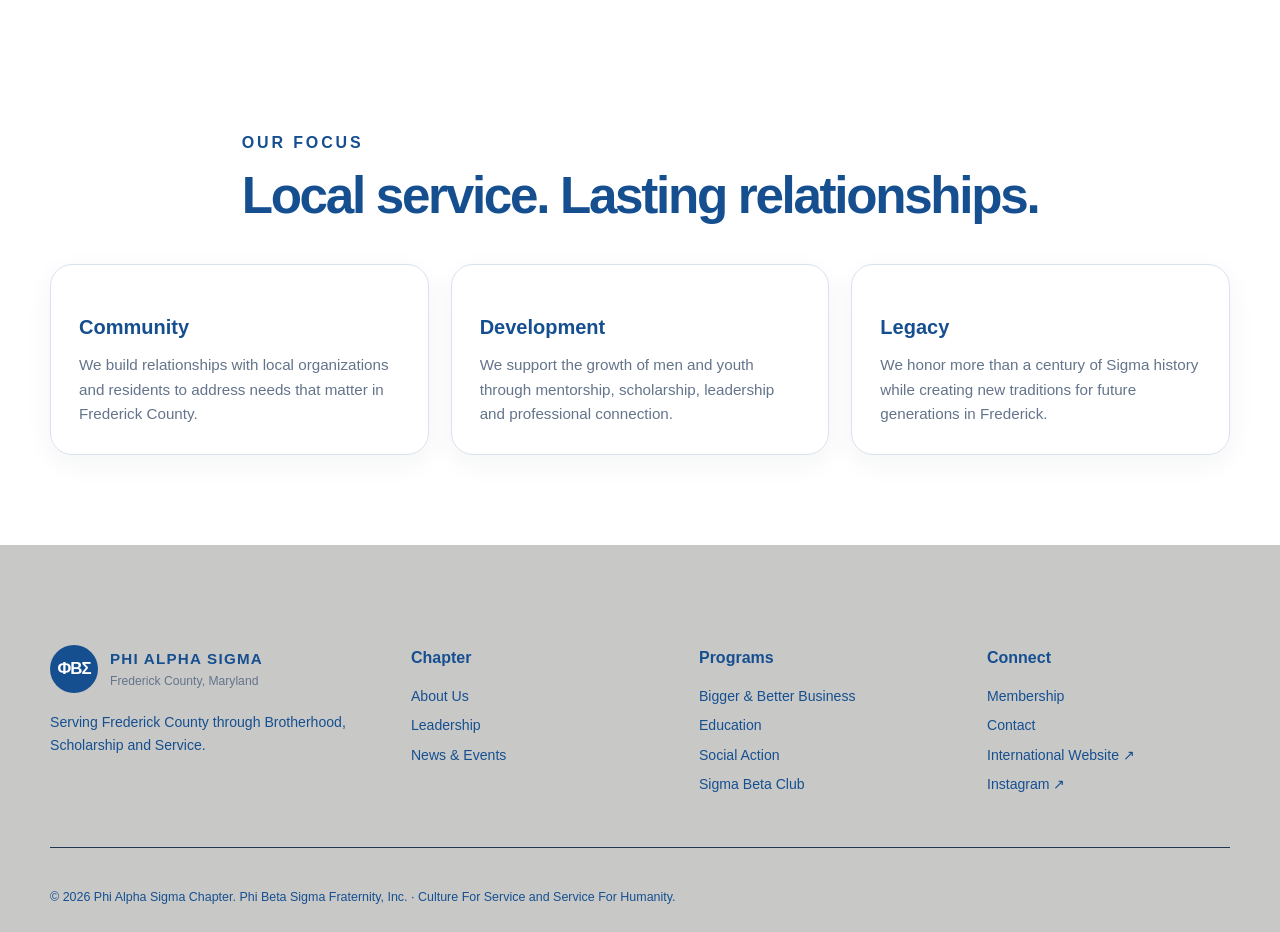
==== commit 88b1793c: "Add Instagram link to about.html" ====
--- a/about.html
+++ b/about.html
@@ -56,7 +56,7 @@
             <h2 style="margin-top: 18px">
               A local chapter with an international legacy.
             </h2>
-            <img class="mainshield" src="/images/mainshield.jpg"/>
+            <img class="mainshield" src="./images/mainshield.jpg" alt="main shield img"/>
           </div>
           <div class="history">
             <h2>Our History</h2>
@@ -113,34 +113,34 @@
             <div class="carousel-container">
     <div class="carousel-track">
       <div class="carousel-slide">
-            <img src="/drive-download-20260820T144930Z-1-001/images/chartermembers.jpg" alt="Phi Alpha Sigma Event 3">
-        </div>
-        <div class="carousel-slide">
-            <img src="/drive-download-20260820T144930Z-1-001/images/main_brothers_img.jpg" alt="Phi Alpha Sigma Event 3">
-        </div>
-        <div class="carousel-slide">
-            <img src="/drive-download-20260820T144930Z-1-001/images/bronelson.jpg" alt="Phi Alpha Sigma Event 1">
-        </div>
-        <div class="carousel-slide">
-            <img src="/drive-download-20260820T144930Z-1-001/images/brobrown.jpg" alt="Phi Alpha Sigma Event 2">
-        </div>
-        <div class="carousel-slide">
-            <img src="/drive-download-20260820T144930Z-1-001/images/brochaplin.jpg" alt="Phi Alpha Sigma Event 3">
-        </div>
-        <div class="carousel-slide">
-            <img src="/drive-download-20260820T144930Z-1-001/images/brobaughman.jpg" alt="Phi Alpha Sigma Event 3">
-        </div>
-        <div class="carousel-slide">
-            <img src="/drive-download-20260820T144930Z-1-001/images/brodougwhite.jpg" alt="Phi Alpha Sigma Event 3">
-        </div>
-        <div class="carousel-slide">
-            <img src="/drive-download-20260820T144930Z-1-001/images/brozane.jpg" alt="Phi Alpha Sigma Event 3">
-        </div>
-        <div class="carousel-slide">
-            <img src="/drive-download-20260820T144930Z-1-001/images/groupimg2.jpg" alt="Phi Alpha Sigma Event 3">
-        </div>
-        <div class="carousel-slide">
-            <img src="/drive-download-20260820T144930Z-1-001/images/sleepinheavenlypeaceimg2.jpg" alt="Phi Alpha Sigma Event 3">
+            <img src="./images/chartermembers.jpg" alt="Phi Alpha Sigma Event 3">
+        </div>
+        <div class="carousel-slide">
+            <img src="./images/main_brothers_img.jpg" alt="Phi Alpha Sigma Event 3">
+        </div>
+        <div class="carousel-slide">
+            <img src="./images/bronelson.jpg" alt="Phi Alpha Sigma Event 1">
+        </div>
+        <div class="carousel-slide">
+            <img src="./images/brobrown.jpg" alt="Phi Alpha Sigma Event 2">
+        </div>
+        <div class="carousel-slide">
+            <img src="./images/brochaplin.jpg" alt="Phi Alpha Sigma Event 3">
+        </div>
+        <div class="carousel-slide">
+            <img src="./images/brobaughman.jpg" alt="Phi Alpha Sigma Event 3">
+        </div>
+        <div class="carousel-slide">
+            <img src="./images/brodougwhite.jpg" alt="Phi Alpha Sigma Event 3">
+        </div>
+        <div class="carousel-slide">
+            <img src="./images/brozane.jpg" alt="Phi Alpha Sigma Event 3">
+        </div>
+        <div class="carousel-slide">
+            <img src="./images/groupimg2.jpg" alt="Phi Alpha Sigma Event 3">
+        </div>
+        <div class="carousel-slide">
+            <img src="./images/sleepinheavenlypeaceimg2.jpg" alt="Phi Alpha Sigma Event 3">
         </div>
         <
         
@@ -231,6 +231,8 @@
               rel="noopener"
               >International Website ↗</a
             >
+            <a href="https://www.instagram.com/frederickmdsigmas" target="_blank"
+              rel="noopener" > Instagram ↗</a>
           </div>
         </div>
         <div class="footer-bottom">
--- a/assets/styles.css
+++ b/assets/styles.css
@@ -27,6 +27,9 @@
 
 .cardmain img{
   margin:auto;
+}
+.placeholder:hover{
+background-color: var(--blue);
 }
 .mainshield{
   height:400px;
@@ -201,8 +204,8 @@
   margin-bottom: 14px;
 }
 .page-hero-main{
-  height: 500px;
-  background-image: url(/drive-download-20260820T144930Z-1-001/images/main_brothers_img.jpg);
+  height: 850px;
+  background-image: url('../images/main_brothers_img.jpg');
   background-repeat: no-repeat;
   background-size: cover;       
 }
@@ -332,7 +335,7 @@
   box-shadow: 0 8px 28px rgba(9, 30, 66, 0.05);
 }
 .card_1{
-  background-image: url('/drive-download-20260820T144930Z-1-001/images/brotherhood.jpg');
+  background-image: url('../images/brotherhood.jpg');
   background-size: cover;
   background-position: center;
   background-repeat: no-repeat;
@@ -348,7 +351,7 @@
  
 }
 .card_2{
-  background-image:  url('/drive-download-20260820T144930Z-1-001/images/scholarshipimg.jpg'); 
+  background-image:  url('../images/scholarshipimg.jpg'); 
  
   background-size: cover;
   background-position: center;
@@ -365,7 +368,7 @@
   
 }
 .card_3{
-  background-image: url('/drive-download-20260820T144930Z-1-001/images/sleepinheavenlypeaceimg2.jpg');
+  background-image: url('../images/sleepinheavenlypeaceimg2.jpg');
   background-size: cover;
   background-position: center;
   background-repeat: no-repeat;
